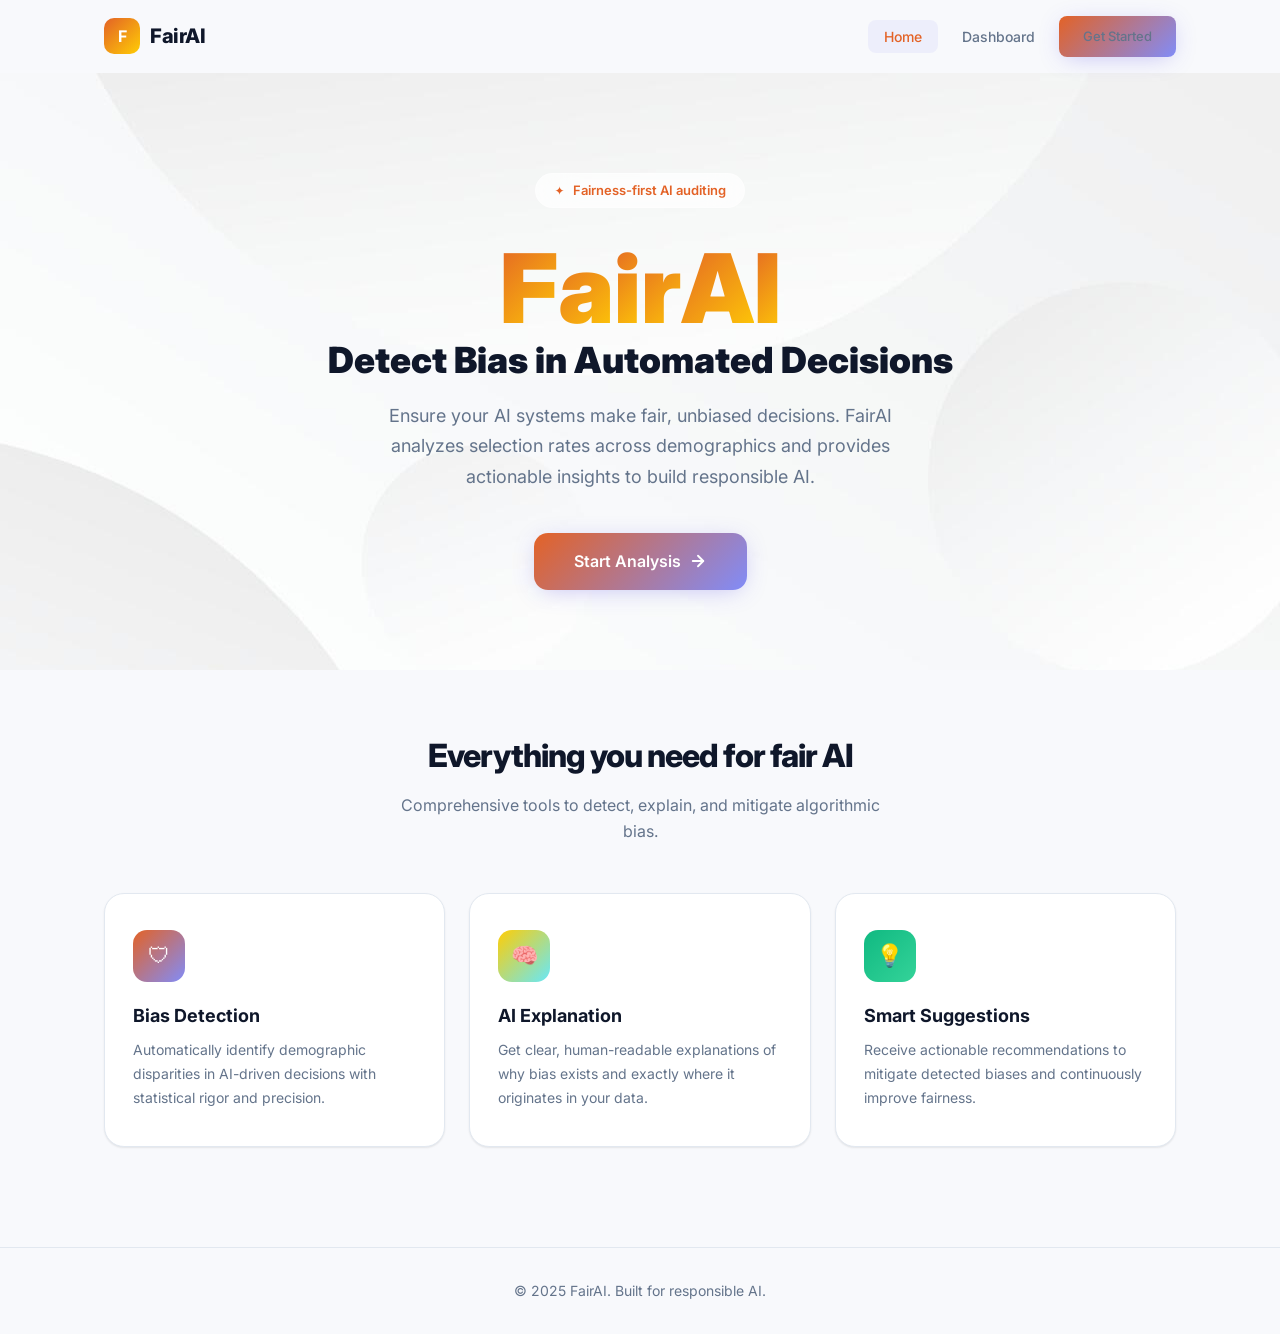
==== frontend/index.html @ 1e20d758 "Created and added frontend files with skeleton ui" ====
<!DOCTYPE html>
<html lang="en">
<head>
  <meta charset="UTF-8" />
  <meta name="viewport" content="width=device-width, initial-scale=1.0" />
  <title>FairAI – Detect Bias in Automated Decisions</title>
  <meta name="description" content="FairAI helps you detect and mitigate bias in AI-driven automated decision systems." />
  <link rel="stylesheet" href="style.css" />
</head>
<body>

  <!-- Navbar -->
  <nav class="navbar" id="navbar">
    <div class="container">
      <a href="index.html" class="logo">
        <div class="logo-icon">F</div>
        FairAI
      </a>
      <ul class="nav-links">
        <li><a href="index.html" class="active">Home</a></li>
        <li><a href="dashboard.html">Dashboard</a></li>
        <li><a href="dashboard.html" class="btn-primary" style="padding:10px 24px;font-size:13px;">Get Started</a></li>
      </ul>
    </div>
  </nav>

  <!-- Hero -->
  <section class="hero">
    <div class="container">
      <div class="hero-badge glass animate-fade-up">Fairness-first AI auditing</div>
      <div class="main-head animate-fade-up delay-1">
        <h1 class="gradient-text" id="main-name">FairAI</h1><br>
        <span>Detect Bias in Automated Decisions</span>
      </div>
      <p class="animate-fade-up delay-2">
        Ensure your AI systems make fair, unbiased decisions. FairAI analyzes selection rates across demographics and provides actionable insights to build responsible AI.
      </p>
      <a href="dashboard.html" class="btn-primary animate-fade-up delay-3">
        Start Analysis
        <svg width="18" height="18" fill="none" stroke="currentColor" stroke-width="2.5" stroke-linecap="round" stroke-linejoin="round" viewBox="0 0 24 24"><path d="M5 12h14"/><path d="m12 5 7 7-7 7"/></svg>
      </a>
    </div>
  </section>

  <!-- Features -->
  <section class="features">
    <div class="container">
      <div class="features-header animate-fade-up">
        <h2>Everything you need for fair AI</h2>
        <p>Comprehensive tools to detect, explain, and mitigate algorithmic bias.</p>
      </div>
      <div class="features-grid">
        <div class="feature-card card animate-fade-up delay-1">
          <div class="feature-icon">🛡</div>
          <h3>Bias Detection</h3>
          <p>Automatically identify demographic disparities in AI-driven decisions with statistical rigor and precision.</p>
        </div>
        <div class="feature-card card animate-fade-up delay-2">
          <div class="feature-icon">🧠</div>
          <h3>AI Explanation</h3>
          <p>Get clear, human-readable explanations of why bias exists and exactly where it originates in your data.</p>
        </div>
        <div class="feature-card card animate-fade-up delay-3">
          <div class="feature-icon">💡</div>
          <h3>Smart Suggestions</h3>
          <p>Receive actionable recommendations to mitigate detected biases and continuously improve fairness.</p>
        </div>
      </div>
    </div>
  </section>

  <!-- Footer -->
  <footer class="footer">
    <div class="container">
      © 2025 FairAI. Built for responsible AI.
    </div>
  </footer>

  <script src="js/main.js"></script>
</body>
</html>
---- frontend/style.css ----
/* ===== FairAI – Design System ===== */
@import url('https://fonts.googleapis.com/css2?family=Inter:wght@300;400;500;600;700;800;900&display=swap');

/* --- Reset & Base --- */
*, *::before, *::after {
  margin: 0;
  padding: 0;
  box-sizing: border-box;
}

:root {
  --bg: #f8f9fc;
  --bg-alt: #ffffff;
  --text: #0f172a;
  --text-secondary: #64748b;
  --primary: #e36226;
  --primary-light: #818cf8;
  --primary-dark: #3730a3;
  --accent: #ffcd05;
  --accent-light: #67e8f9;
  --success: #10b981;
  --danger: #ef4444;
  --border: #e2e8f0;
  --glass-bg: rgba(255,255,255,0.72);
  --glass-border: rgba(255,255,255,0.35);
  --shadow-sm: 0 1px 3px rgba(0,0,0,0.04), 0 1px 2px rgba(0,0,0,0.06);
  --shadow-md: 0 4px 16px -2px rgba(0,0,0,0.08);
  --shadow-lg: 0 12px 40px -8px rgba(0,0,0,0.12);
  --shadow-primary: 0 4px 24px -6px rgba(79,70,229,0.35);
  --radius: 12px;
  --radius-lg: 20px;
  --transition: 0.25s cubic-bezier(0.4,0,0.2,1);
  --font: 'Inter', system-ui, -apple-system, sans-serif;
}

html {
  scroll-behavior: smooth;
}

body {
  font-family: var(--font);
  background: var(--bg);
  color: var(--text);
  line-height: 1.6;
  -webkit-font-smoothing: antialiased;
  -moz-osx-font-smoothing: grayscale;
}

a {
  text-decoration: none;
  color: inherit;
}

img {
  max-width: 100%;
}

/* --- Utilities --- */
.container {
  max-width: 1120px;
  margin: 0 auto;
  padding: 0 24px;
}

.glass {
  background: var(--glass-bg);
  backdrop-filter: blur(18px);
  -webkit-backdrop-filter: blur(18px);
  border: 1px solid var(--glass-border);
}

.gradient-text {
  background: linear-gradient(135deg, var(--primary), var(--accent));
  -webkit-background-clip: text;
  -webkit-text-fill-color: transparent;
  background-clip: text;
}

.btn-primary {
  display: inline-flex;
  align-items: center;
  gap: 8px;
  padding: 14px 32px;
  background: linear-gradient(135deg, var(--primary), var(--primary-light));
  color: #fff;
  font-weight: 600;
  font-size: 15px;
  border: none;
  border-radius: var(--radius);
  cursor: pointer;
  box-shadow: var(--shadow-primary);
  transition: var(--transition);
  font-family: var(--font);
}

.btn-primary:hover {
  transform: translateY(-2px);
  box-shadow: 0 8px 32px -6px rgba(79,70,229,0.45);
}

.btn-primary:active {
  transform: translateY(0);
}

.btn-secondary {
  display: inline-flex;
  align-items: center;
  gap: 8px;
  padding: 12px 28px;
  background: var(--bg-alt);
  color: var(--text);
  font-weight: 600;
  font-size: 14px;
  border: 1px solid var(--border);
  border-radius: var(--radius);
  cursor: pointer;
  transition: var(--transition);
  font-family: var(--font);
}

.btn-secondary:hover {
  background: var(--bg);
  border-color: var(--primary-light);
  color: var(--primary);
}

.card {
  background: var(--bg-alt);
  border: 1px solid var(--border);
  border-radius: var(--radius-lg);
  box-shadow: var(--shadow-sm);
  transition: var(--transition);
}

.card:hover {
  box-shadow: var(--shadow-md);
}

/* --- Animations --- */
@keyframes fadeUp {
  from { opacity: 0; transform: translateY(28px); }
  to { opacity: 1; transform: translateY(0); }
}

@keyframes fadeIn {
  from { opacity: 0; }
  to { opacity: 1; }
}

@keyframes scaleIn {
  from { opacity: 0; transform: scale(0.92); }
  to { opacity: 1; transform: scale(1); }
}

@keyframes slideDown {
  from { opacity: 0; transform: translateY(-12px); }
  to { opacity: 1; transform: translateY(0); }
}

@keyframes float {
  0%, 100% { transform: translateY(0); }
  50% { transform: translateY(-10px); }
}

@keyframes progressFill {
  from { width: 0; }
}

/* Reveal animation */
@keyframes reveal {
  to {
    opacity: 1;
    transform: translateY(0);
    filter: blur(0);
  }
}

/* Moving gradient */
@keyframes gradientMove {
  0% { background-position: 0% 50%; }
  50% { background-position: 100% 50%; }
  100% { background-position: 0% 50%; }
}

.animate-fade-up {
  animation: fadeUp 0.7s ease-out forwards;
}

.animate-fade-in {
  animation: fadeIn 0.5s ease-out forwards;
}

.animate-scale-in {
  animation: scaleIn 0.5s ease-out forwards;
}

.delay-1 { animation-delay: 0.1s; opacity: 0; }
.delay-2 { animation-delay: 0.2s; opacity: 0; }
.delay-3 { animation-delay: 0.3s; opacity: 0; }
.delay-4 { animation-delay: 0.4s; opacity: 0; }
.delay-5 { animation-delay: 0.5s; opacity: 0; }

/* ===== NAVBAR ===== */
.navbar {
  position: sticky;
  top: 0;
  z-index: 100;
  padding: 16px 0;
  background: transparent;
  transition: var(--transition);
}

/* .navbar.scrolled {
  background: var(--glass-bg);
  backdrop-filter: blur(18px);
  border-bottom: 1px solid var(--border);
} */

.navbar .container {
  display: flex;
  align-items: center;
  justify-content: space-between;
}

.logo {
  display: flex;
  align-items: center;
  gap: 10px;
  font-weight: 800;
  font-size: 20px;
  letter-spacing: -0.5px;
}

.logo-icon {
  width: 36px;
  height: 36px;
  background: linear-gradient(135deg, var(--primary), var(--accent));
  border-radius: 10px;
  display: flex;
  align-items: center;
  justify-content: center;
  color: #fff;
  font-size: 16px;
  font-weight: 700;
}

.nav-links {
  display: flex;
  align-items: center;
  gap: 8px;
  list-style: none;
}

.nav-links a {
  padding: 8px 16px;
  font-size: 14px;
  font-weight: 500;
  color: var(--text-secondary);
  border-radius: 8px;
  transition: var(--transition);
}

.nav-links a:hover,
.nav-links a.active {
  color: var(--primary);
  background: rgba(79,70,229,0.06);
}

/* ===== LANDING PAGE ===== */
.hero {
  padding: 100px 0 80px;
  text-align: center;
  position: relative;
  overflow: hidden;

  background: url('paper-bg.jpg');
}

.hero::before {
  content: '';
  position: absolute;
  top: -200px;
  left: 50%;
  transform: translateX(-50%);
  width: 800px;
  height: 800px;
  pointer-events: none;
}

.hero-badge {
  display: inline-flex;
  align-items: center;
  gap: 8px;
  padding: 6px 18px;
  border-radius: 100px;
  font-size: 13px;
  font-weight: 600;
  color: var(--primary);
  margin-bottom: 28px;
  animation: slideDown 0.5s ease-out forwards;
}

.hero-badge::before {
  content: '✦';
  font-size: 12px;
}

.hero .main-head {
  font-size: clamp(12px, 4vw, 36px);
  font-weight: 900;
  line-height: 1.1;
  margin-bottom: 20px;
  max-width: 720px;
  margin-left: auto;
  margin-right: auto;
}

.main-head h1 {
  font-size: clamp(36px, 9vw, 96px);
  font-weight: 900;
}

#main-name {
  display: inline-block;

  background: linear-gradient(135deg, var(--primary), var(--accent), var(--primary));
  background-size: 200% 200%;
  animation: gradientMove 8s ease-in-out infinite;

  -webkit-background-clip: text;
  -webkit-text-fill-color: transparent;
  background-clip: text;
}

/* Letter animation */
#main-name span {
  display: inline-block;

  background: linear-gradient(135deg, var(--primary), var(--accent), var(--primary));
  background-size: 200% 200%;
  animation: gradientMove 2s ease infinite, reveal 0.9s cubic-bezier(0.22, 1, 0.36, 1) forwards;

  -webkit-background-clip: text;
  -webkit-text-fill-color: transparent;
  background-clip: text;

  opacity: 0;
  transform: translateY(8px);
  filter: blur(4px);
}

.hero p {
  font-size: 18px;
  color: var(--text-secondary);
  max-width: 560px;
  margin: 0 auto 40px;
  line-height: 1.7;
}

.hero .btn-primary {
  padding: 16px 40px;
  font-size: 16px;
  border-radius: 14px;
}

.hero .btn-primary svg {
  width: 18px;
  height: 18px;
  transition: transform var(--transition);
}

.hero .btn-primary:hover svg {
  transform: translateX(4px);
}

/* Features */
.features {
  padding: 60px 0 100px;
}

.features-header {
  text-align: center;
  margin-bottom: 48px;
}

.features-header h2 {
  font-size: 32px;
  font-weight: 800;
  letter-spacing: -1px;
  margin-bottom: 12px;
}

.features-header p {
  color: var(--text-secondary);
  font-size: 16px;
  max-width: 480px;
  margin: 0 auto;
}

.features-grid {
  display: grid;
  grid-template-columns: repeat(3, 1fr);
  gap: 24px;
}

.feature-card {
  padding: 36px 28px;
  border-radius: var(--radius-lg);
  transition: var(--transition);
}

.feature-card:hover {
  transform: translateY(-4px);
  box-shadow: var(--shadow-lg);
}

.feature-icon {
  width: 52px;
  height: 52px;
  border-radius: 14px;
  display: flex;
  align-items: center;
  justify-content: center;
  font-size: 22px;
  margin-bottom: 20px;
  background: linear-gradient(135deg, var(--primary), var(--primary-light));
  color: #fff;
}

.feature-card:nth-child(2) .feature-icon {
  background: linear-gradient(135deg, var(--accent), var(--accent-light));
}

.feature-card:nth-child(3) .feature-icon {
  background: linear-gradient(135deg, var(--success), #34d399);
}

.feature-card h3 {
  font-size: 18px;
  font-weight: 700;
  margin-bottom: 8px;
}

.feature-card p {
  color: var(--text-secondary);
  font-size: 14px;
  line-height: 1.7;
}

/* Footer */
.footer {
  border-top: 1px solid var(--border);
  padding: 32px 0;
  text-align: center;
  font-size: 14px;
  color: var(--text-secondary);
}

/* ===== DASHBOARD PAGE ===== */
.page-header {
  margin-bottom: 8px;
}

.page-header h1 {
  font-size: 28px;
  font-weight: 800;
  letter-spacing: -0.5px;
}

.page-header p {
  color: var(--text-secondary);
  font-size: 15px;
  margin-top: 4px;
}

.dashboard-content {
  padding: 40px 0 80px;
}

.dashboard-grid {
  display: grid;
  grid-template-columns: 1fr 1fr;
  gap: 24px;
  margin-bottom: 32px;
}

/* Upload Zone */
.upload-zone {
  padding: 40px;
  text-align: center;
  border: 2px dashed var(--border);
  border-radius: var(--radius-lg);
  background: var(--bg-alt);
  transition: var(--transition);
  cursor: pointer;
}

.upload-zone.drag-over {
  border-color: var(--primary);
  background: rgba(79,70,229,0.04);
}

.upload-zone:hover {
  border-color: var(--primary-light);
}

.upload-icon {
  width: 56px;
  height: 56px;
  margin: 0 auto 16px;
  border-radius: 16px;
  background: var(--bg);
  display: flex;
  align-items: center;
  justify-content: center;
  font-size: 24px;
  color: var(--text-secondary);
}

.upload-zone h3 {
  font-size: 16px;
  font-weight: 600;
  margin-bottom: 4px;
}

.upload-zone p {
  color: var(--text-secondary);
  font-size: 13px;
  margin-bottom: 16px;
}

.upload-zone label {
  display: inline-flex;
  padding: 10px 24px;
  background: linear-gradient(135deg, var(--primary), var(--primary-light));
  color: #fff;
  font-weight: 600;
  font-size: 13px;
  border-radius: 10px;
  cursor: pointer;
  box-shadow: var(--shadow-primary);
  transition: var(--transition);
}

.upload-zone label:hover {
  transform: translateY(-1px);
}

.upload-zone input[type="file"] {
  display: none;
}

/* Manual Input */
.manual-input {
  padding: 32px;
}

.manual-input h3 {
  font-size: 16px;
  font-weight: 700;
  margin-bottom: 20px;
}

.form-group {
  margin-bottom: 14px;
}

.form-group label {
  display: block;
  font-size: 13px;
  font-weight: 600;
  color: var(--text-secondary);
  margin-bottom: 6px;
}

.form-group select,
.form-group input {
  width: 100%;
  padding: 10px 14px;
  font-size: 14px;
  font-family: var(--font);
  border: 1px solid var(--border);
  border-radius: 10px;
  background: var(--bg);
  color: var(--text);
  transition: var(--transition);
  outline: none;
}

.form-group select:focus,
.form-group input:focus {
  border-color: var(--primary);
  box-shadow: 0 0 0 3px rgba(79,70,229,0.1);
}

.btn-add {
  width: 100%;
  padding: 11px;
  margin-top: 4px;
  font-size: 14px;
  font-weight: 600;
  font-family: var(--font);
  border: 1px solid var(--border);
  border-radius: 10px;
  background: var(--bg-alt);
  color: var(--text);
  cursor: pointer;
  transition: var(--transition);
  display: flex;
  align-items: center;
  justify-content: center;
  gap: 6px;
}

.btn-add:hover {
  border-color: var(--primary-light);
  color: var(--primary);
  background: rgba(79,70,229,0.04);
}

/* Data Table */
.table-section {
  border-radius: var(--radius-lg);
  overflow: hidden;
  margin-bottom: 28px;
}

.table-header {
  display: flex;
  align-items: center;
  justify-content: space-between;
  padding: 18px 24px;
  border-bottom: 1px solid var(--border);
}

.table-header h3 {
  font-size: 15px;
  font-weight: 700;
}

.btn-clear {
  font-size: 13px;
  color: var(--text-secondary);
  background: none;
  border: none;
  cursor: pointer;
  font-family: var(--font);
  font-weight: 500;
  transition: var(--transition);
  display: flex;
  align-items: center;
  gap: 4px;
}

.btn-clear:hover {
  color: var(--danger);
}

.data-table-wrapper {
  max-height: 280px;
  overflow-y: auto;
}

.data-table {
  width: 100%;
  border-collapse: collapse;
  font-size: 14px;
}

.data-table thead {
  position: sticky;
  top: 0;
  background: var(--bg);
}

.data-table th {
  text-align: left;
  padding: 12px 24px;
  font-size: 12px;
  font-weight: 600;
  color: var(--text-secondary);
  text-transform: uppercase;
  letter-spacing: 0.5px;
}

.data-table td {
  padding: 12px 24px;
  border-top: 1px solid var(--border);
  color: var(--text);
}

.data-table tr:hover td {
  background: rgba(79,70,229,0.02);
}

.badge {
  display: inline-flex;
  padding: 3px 10px;
  border-radius: 100px;
  font-size: 12px;
  font-weight: 600;
}

.badge-success {
  background: rgba(16,185,129,0.1);
  color: var(--success);
}

.badge-danger {
  background: rgba(239,68,68,0.1);
  color: var(--danger);
}

.empty-state {
  padding: 48px;
  text-align: center;
  color: var(--text-secondary);
  font-size: 14px;
}

.empty-state span {
  font-size: 32px;
  display: block;
  margin-bottom: 12px;
}

/* ===== RESULT PAGE ===== */
.result-content {
  padding: 40px 0 80px;
}

.back-link {
  display: inline-flex;
  align-items: center;
  gap: 6px;
  font-size: 14px;
  color: var(--text-secondary);
  font-weight: 500;
  margin-bottom: 28px;
  transition: var(--transition);
}

.back-link:hover {
  color: var(--primary);
}

/* Bias Score */
.bias-score-card {
  text-align: center;
  padding: 48px 32px;
  margin-bottom: 24px;
  position: relative;
  overflow: hidden;
}

.bias-score-card::before {
  content: '';
  position: absolute;
  top: -100px;
  left: 50%;
  transform: translateX(-50%);
  width: 400px;
  height: 400px;
  background: radial-gradient(circle, rgba(79,70,229,0.06) 0%, transparent 70%);
  pointer-events: none;
}

.score-label {
  font-size: 12px;
  font-weight: 700;
  text-transform: uppercase;
  letter-spacing: 1.5px;
  color: var(--text-secondary);
  margin-bottom: 16px;
}

.score-value {
  font-size: 80px;
  font-weight: 900;
  line-height: 1;
  letter-spacing: -4px;
  margin-bottom: 16px;
}

.score-value.low { color: var(--success); }
.score-value.moderate { color: #f59e0b; }
.score-value.high { color: var(--danger); }

.score-badge {
  display: inline-flex;
  align-items: center;
  gap: 6px;
  padding: 6px 16px;
  border-radius: 100px;
  font-size: 13px;
  font-weight: 600;
}

.score-badge.low {
  background: rgba(16,185,129,0.1);
  color: var(--success);
}

.score-badge.moderate {
  background: rgba(245,158,11,0.1);
  color: #f59e0b;
}

.score-badge.high {
  background: rgba(239,68,68,0.1);
  color: var(--danger);
}

/* Stats */
.stats-grid {
  display: grid;
  grid-template-columns: 1fr 1fr;
  gap: 24px;
  margin-bottom: 24px;
}

.stat-card {
  padding: 28px;
}

.stat-card .stat-header {
  display: flex;
  justify-content: space-between;
  align-items: center;
  margin-bottom: 12px;
}

.stat-card .stat-label {
  font-size: 13px;
  font-weight: 600;
  color: var(--text-secondary);
}

.stat-card .stat-count {
  font-size: 12px;
  color: var(--text-secondary);
}

.stat-card .stat-value {
  font-size: 36px;
  font-weight: 800;
  margin-bottom: 14px;
  letter-spacing: -1px;
}

.progress-bar {
  width: 100%;
  height: 10px;
  background: var(--bg);
  border-radius: 100px;
  overflow: hidden;
}

.progress-fill {
  height: 100%;
  border-radius: 100px;
  transition: width 1.2s cubic-bezier(0.4,0,0.2,1);
  animation: progressFill 1.2s ease-out forwards;
}

.progress-fill.primary {
  background: linear-gradient(90deg, var(--primary), var(--primary-light));
}

.progress-fill.accent {
  background: linear-gradient(90deg, var(--accent), var(--accent-light));
}

/* Explanation */
.explanation-card {
  padding: 28px;
  margin-bottom: 24px;
}

.explanation-card .card-title {
  display: flex;
  align-items: center;
  gap: 8px;
  font-size: 16px;
  font-weight: 700;
  margin-bottom: 12px;
}

.explanation-card .card-title span {
  color: var(--primary);
}

.explanation-card p {
  color: var(--text-secondary);
  font-size: 15px;
  line-height: 1.8;
}

/* Suggestions */
.suggestions-card {
  padding: 28px;
  margin-bottom: 32px;
}

.suggestions-card h3 {
  font-size: 16px;
  font-weight: 700;
  margin-bottom: 18px;
}

.suggestion-list {
  list-style: none;
  display: flex;
  flex-direction: column;
  gap: 14px;
}

.suggestion-list li {
  display: flex;
  align-items: flex-start;
  gap: 12px;
  font-size: 14px;
  color: var(--text-secondary);
  line-height: 1.6;
}

.suggestion-list li::before {
  content: '✓';
  display: flex;
  align-items: center;
  justify-content: center;
  width: 22px;
  height: 22px;
  min-width: 22px;
  border-radius: 6px;
  background: rgba(79,70,229,0.08);
  color: var(--primary);
  font-size: 11px;
  font-weight: 700;
  margin-top: 1px;
}

/* ===== RESPONSIVE ===== */
@media (max-width: 768px) {
  .features-grid {
    grid-template-columns: 1fr;
  }

  .dashboard-grid {
    grid-template-columns: 1fr;
  }

  .stats-grid {
    grid-template-columns: 1fr;
  }

  .hero {
    padding: 60px 0 50px;
  }

  .hero h1 {
    letter-spacing: -1px;
  }

  .nav-links {
    display: none;
  }

  .score-value {
    font-size: 60px;
  }
}

/* Scrollbar */
::-webkit-scrollbar {
  width: 6px;
}

::-webkit-scrollbar-track {
  background: transparent;
}

::-webkit-scrollbar-thumb {
  background: var(--border);
  border-radius: 100px;
}

::-webkit-scrollbar-thumb:hover {
  background: var(--text-secondary);
}
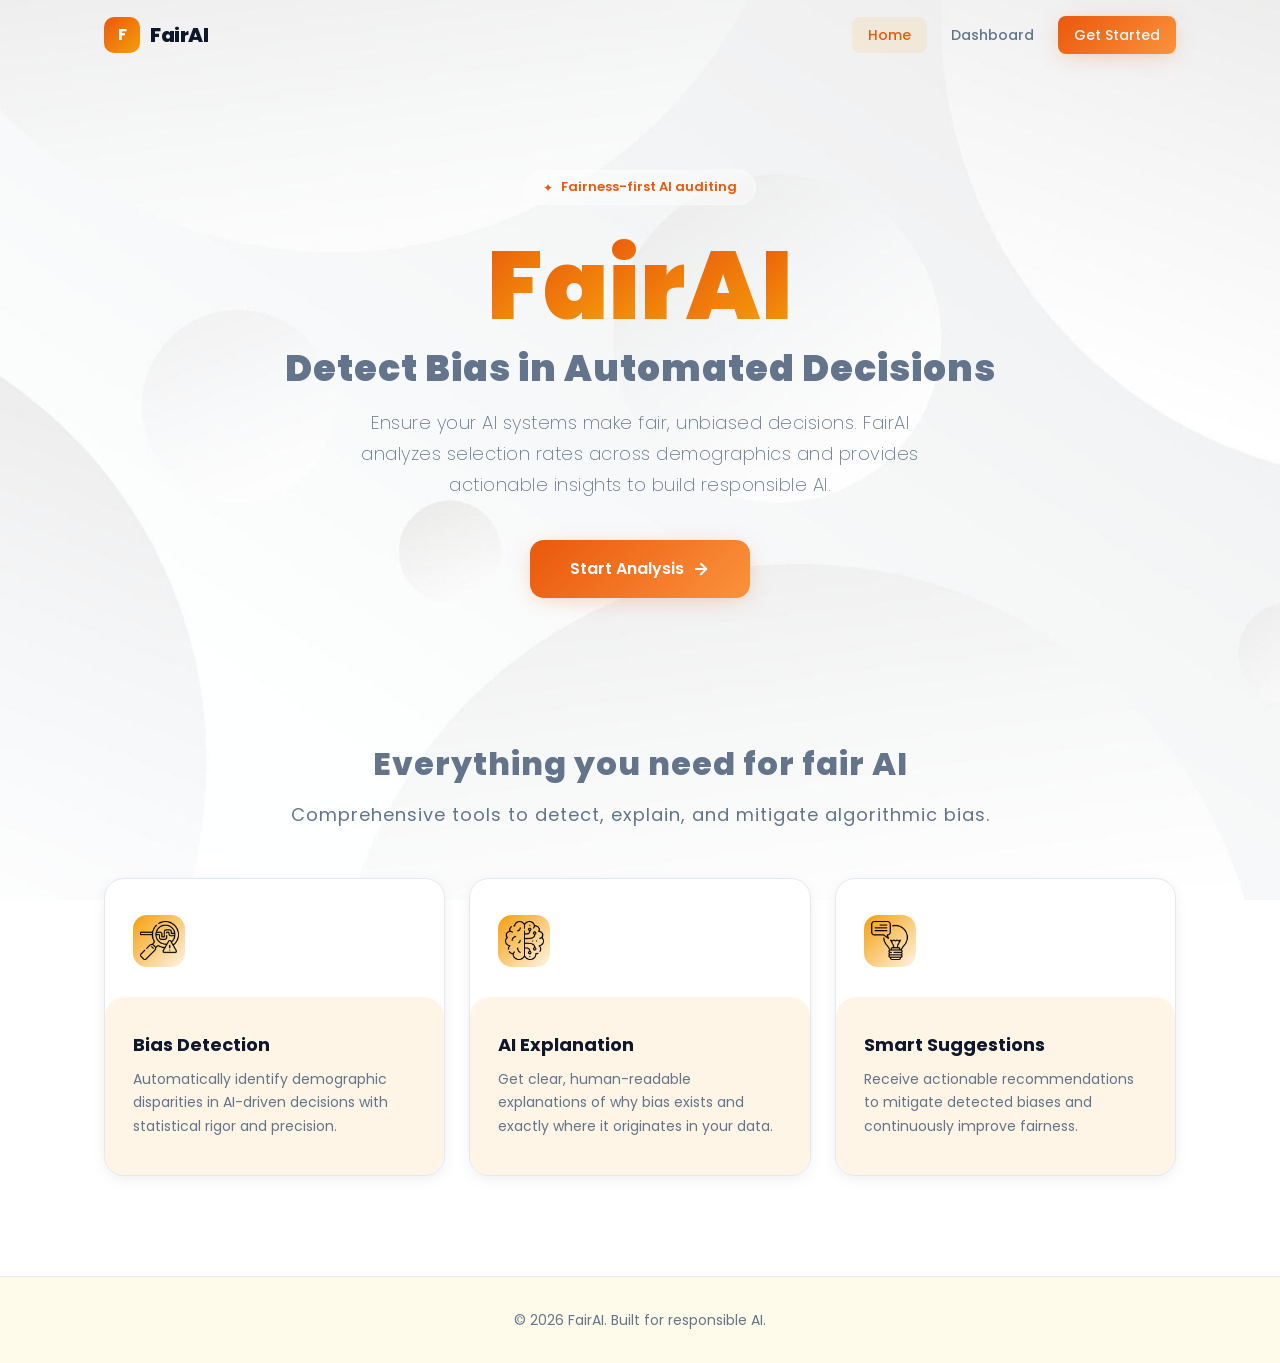
==== commit f50c0193: "Enhanced UI & Added Manual Form Button." ====
--- a/frontend/index.html
+++ b/frontend/index.html
@@ -19,7 +19,7 @@
       <ul class="nav-links">
         <li><a href="index.html" class="active">Home</a></li>
         <li><a href="dashboard.html">Dashboard</a></li>
-        <li><a href="dashboard.html" class="btn-primary" style="padding:10px 24px;font-size:13px;">Get Started</a></li>
+        <li><a href="dashboard.html" class="btn-primary dashboard-btn" style="color: var(--text-contrast);">Get Started</a></li>
       </ul>
     </div>
   </nav>
@@ -50,18 +50,24 @@
         <p>Comprehensive tools to detect, explain, and mitigate algorithmic bias.</p>
       </div>
       <div class="features-grid">
-        <div class="feature-card card animate-fade-up delay-1">
-          <div class="feature-icon">🛡</div>
+        <div class="feature-card card" id="card-1">
+          <div class="img-wrapper">
+            <img src="./assests/detection.png" width="52px" height="52px" class="feature-icon">
+          </div>
           <h3>Bias Detection</h3>
           <p>Automatically identify demographic disparities in AI-driven decisions with statistical rigor and precision.</p>
         </div>
-        <div class="feature-card card animate-fade-up delay-2">
-          <div class="feature-icon">🧠</div>
+        <div class="feature-card card" id="card-2">
+          <div class="img-wrapper">
+            <img src="./assests/brain.png" width="52px" height="52px" class="feature-icon">
+          </div>
           <h3>AI Explanation</h3>
           <p>Get clear, human-readable explanations of why bias exists and exactly where it originates in your data.</p>
         </div>
-        <div class="feature-card card animate-fade-up delay-3">
-          <div class="feature-icon">💡</div>
+        <div class="feature-card card" id="card-3">
+          <div class="img-wrapper">
+            <img src="./assests/idea.png" width="52px" height="52px" class="feature-icon">
+          </div>
           <h3>Smart Suggestions</h3>
           <p>Receive actionable recommendations to mitigate detected biases and continuously improve fairness.</p>
         </div>
@@ -72,7 +78,7 @@
   <!-- Footer -->
   <footer class="footer">
     <div class="container">
-      © 2025 FairAI. Built for responsible AI.
+      © 2026 FairAI. Built for responsible AI.
     </div>
   </footer>
 
--- a/frontend/style.css
+++ b/frontend/style.css
@@ -1,5 +1,5 @@
 /* ===== FairAI – Design System ===== */
-@import url('https://fonts.googleapis.com/css2?family=Inter:wght@300;400;500;600;700;800;900&display=swap');
+@import url('https://fonts.googleapis.com/css2?family=Poppins:wght@300;400;500;600;700;800;900&display=swap');
 
 /* --- Reset & Base --- */
 *, *::before, *::after {
@@ -11,26 +11,44 @@
 :root {
   --bg: #f8f9fc;
   --bg-alt: #ffffff;
+
   --text: #0f172a;
   --text-secondary: #64748b;
-  --primary: #e36226;
-  --primary-light: #818cf8;
-  --primary-dark: #3730a3;
-  --accent: #ffcd05;
-  --accent-light: #67e8f9;
+  --text-contrast: #f9f9f9;
+
+  --primary: #ea580c;
+  --primary-light: #fb923c;
+  --primary-dark: #c2410c;
+  --primary-soft: #fff7ed;
+  --primary-soft-hover: #ffedd5;
+
+  --secondary: #64748b;
+  --secondary-light: #94a3b8;
+  --secondary-dark: #475569;
+  --secondary-soft: #f1f5f9;
+  --secondary-soft-hover: #e2e8f0;
+
+  --accent: #f59e0b;
+  --accent-light: rgba(245, 158, 11, 0.1);
+  --accent-soft: #fffbeb;
+
   --success: #10b981;
   --danger: #ef4444;
+
   --border: #e2e8f0;
-  --glass-bg: rgba(255,255,255,0.72);
+  --glass-bg: rgba(255,255,255,0.4);
   --glass-border: rgba(255,255,255,0.35);
+
   --shadow-sm: 0 1px 3px rgba(0,0,0,0.04), 0 1px 2px rgba(0,0,0,0.06);
   --shadow-md: 0 4px 16px -2px rgba(0,0,0,0.08);
   --shadow-lg: 0 12px 40px -8px rgba(0,0,0,0.12);
-  --shadow-primary: 0 4px 24px -6px rgba(79,70,229,0.35);
+  --shadow-primary: 0 4px 24px -6px rgba(234, 88, 12, 0.35);
+
   --radius: 12px;
   --radius-lg: 20px;
+
   --transition: 0.25s cubic-bezier(0.4,0,0.2,1);
-  --font: 'Inter', system-ui, -apple-system, sans-serif;
+  --font: 'Poppins', system-ui, -apple-system, sans-serif;
 }
 
 html {
@@ -39,13 +57,23 @@
 
 body {
   font-family: var(--font);
-  background: var(--bg);
+
+  background: url('./assests/paper-bg.jpg');
+  background-size: cover;
+  background-position: center;
+  background-repeat: no-repeat;
+  background-attachment: fixed;
+
   color: var(--text);
   line-height: 1.6;
   -webkit-font-smoothing: antialiased;
   -moz-osx-font-smoothing: grayscale;
 }
 
+.hidden {
+  display: none !important;
+}
+
 a {
   text-decoration: none;
   color: inherit;
@@ -53,6 +81,10 @@
 
 img {
   max-width: 100%;
+}
+
+button {
+  font-family: var(--font);
 }
 
 /* --- Utilities --- */
@@ -93,13 +125,17 @@
   font-family: var(--font);
 }
 
-.btn-primary:hover {
+.btn-primary:hover:not(:disabled) {
   transform: translateY(-2px);
-  box-shadow: 0 8px 32px -6px rgba(79,70,229,0.45);
 }
 
 .btn-primary:active {
   transform: translateY(0);
+}
+
+.btn-primary:disabled {
+  opacity: 0.4;
+  cursor: not-allowed;
 }
 
 .btn-secondary {
@@ -126,9 +162,9 @@
 
 .card {
   background: var(--bg-alt);
+  border-radius: var(--radius-lg);
+  box-shadow: var(--shadow-md);
   border: 1px solid var(--border);
-  border-radius: var(--radius-lg);
-  box-shadow: var(--shadow-sm);
   transition: var(--transition);
 }
 
@@ -202,7 +238,6 @@
 
 /* ===== NAVBAR ===== */
 .navbar {
-  position: sticky;
   top: 0;
   z-index: 100;
   padding: 16px 0;
@@ -210,12 +245,6 @@
   transition: var(--transition);
 }
 
-/* .navbar.scrolled {
-  background: var(--glass-bg);
-  backdrop-filter: blur(18px);
-  border-bottom: 1px solid var(--border);
-} */
-
 .navbar .container {
   display: flex;
   align-items: center;
@@ -260,10 +289,15 @@
   transition: var(--transition);
 }
 
-.nav-links a:hover,
-.nav-links a.active {
+.nav-links a:hover:not(.dashboard-btn),
+.nav-links a.active:not(.dashboard-btn) {
   color: var(--primary);
-  background: rgba(79,70,229,0.06);
+  background: var(--accent-light);
+}
+
+.dashboard-btn {
+  padding: 10px 24px;
+  font-size: 13px;
 }
 
 /* ===== LANDING PAGE ===== */
@@ -272,8 +306,6 @@
   text-align: center;
   position: relative;
   overflow: hidden;
-
-  background: url('paper-bg.jpg');
 }
 
 .hero::before {
@@ -313,11 +345,14 @@
   max-width: 720px;
   margin-left: auto;
   margin-right: auto;
+  color: var(--text-secondary);
+  letter-spacing: 1px;
 }
 
 .main-head h1 {
   font-size: clamp(36px, 9vw, 96px);
   font-weight: 900;
+  margin-bottom: 10px;
 }
 
 #main-name {
@@ -351,7 +386,9 @@
 
 .hero p {
   font-size: 18px;
-  color: var(--text-secondary);
+  font-weight: 200;
+  color: var(--text-secondary);
+  letter-spacing: 0.5px;
   max-width: 560px;
   margin: 0 auto 40px;
   line-height: 1.7;
@@ -388,12 +425,14 @@
   font-weight: 800;
   letter-spacing: -1px;
   margin-bottom: 12px;
+  letter-spacing: 1px;
+  color: var(--text-secondary);
 }
 
 .features-header p {
   color: var(--text-secondary);
-  font-size: 16px;
-  max-width: 480px;
+  letter-spacing: 1px;
+  font-size: 18px;
   margin: 0 auto;
 }
 
@@ -404,9 +443,25 @@
 }
 
 .feature-card {
+  position: relative;
   padding: 36px 28px;
   border-radius: var(--radius-lg);
-  transition: var(--transition);
+
+  /* Animation Cases */
+  opacity: 0;
+  transition: all 0.8s ease;
+}
+
+.feature-card::after {
+  content: '';
+  position: absolute;
+  bottom: 0;
+  left: 0;
+  background: var(--accent-light);
+  width: 100%;
+  height: 60%;
+  z-index: -1;
+  border-radius: inherit;
 }
 
 .feature-card:hover {
@@ -414,7 +469,33 @@
   box-shadow: var(--shadow-lg);
 }
 
-.feature-icon {
+/* initial positions */
+#card-1 { transform: translateX(365px); }
+#card-2 { transform: translateY(80px) scale(0.95); }
+#card-3 { transform: translateX(-365px); }
+
+/* when visible */
+.features-grid.show #card-2 {
+  opacity: 1;
+  transform: translateY(0) scale(1);
+  transition-delay: 0.1s;
+}
+
+.features-grid.show #card-1 {
+  opacity: 1;
+  transform: translate(0, 0);
+  transition-delay: 0.7s;
+  z-index: -1;
+}
+
+.features-grid.show #card-3 {
+  opacity: 1;
+  transform: translate(0, 0);
+  transition-delay: 0.7s;
+  z-index: -1;
+}
+
+.img-wrapper {
   width: 52px;
   height: 52px;
   border-radius: 14px;
@@ -422,17 +503,14 @@
   align-items: center;
   justify-content: center;
   font-size: 22px;
-  margin-bottom: 20px;
-  background: linear-gradient(135deg, var(--primary), var(--primary-light));
-  color: #fff;
-}
-
-.feature-card:nth-child(2) .feature-icon {
+  margin-bottom: 64px;
   background: linear-gradient(135deg, var(--accent), var(--accent-light));
 }
 
-.feature-card:nth-child(3) .feature-icon {
-  background: linear-gradient(135deg, var(--success), #34d399);
+.img-wrapper img {
+  width: 75%;
+  height: 75%;
+  aspect-ratio: 1;
 }
 
 .feature-card h3 {
@@ -454,6 +532,7 @@
   text-align: center;
   font-size: 14px;
   color: var(--text-secondary);
+  background: var(--accent-soft);
 }
 
 /* ===== DASHBOARD PAGE ===== */
@@ -477,69 +556,65 @@
   padding: 40px 0 80px;
 }
 
-.dashboard-grid {
-  display: grid;
-  grid-template-columns: 1fr 1fr;
-  gap: 24px;
-  margin-bottom: 32px;
+.dashboard-flex {
+  display: flex;
+  gap: 28px;
+  margin-top: 24px;
 }
 
 /* Upload Zone */
 .upload-zone {
-  padding: 40px;
+  flex-grow: 1;
+  padding: 48px 32px;
   text-align: center;
-  border: 2px dashed var(--border);
   border-radius: var(--radius-lg);
-  background: var(--bg-alt);
+  background: var(--accent-soft);
+  border: 2px dashed var(--primary-light);
   transition: var(--transition);
-  cursor: pointer;
-}
-
-.upload-zone.drag-over {
+  position: relative;
+  display: flex;
+  align-items: center;
+  flex-direction: column;
+  justify-content: center;
+}
+
+.upload-zone:hover {
+  transform: translateY(-3px);
+  box-shadow: var(--shadow-lg);
   border-color: var(--primary);
-  background: rgba(79,70,229,0.04);
-}
-
-.upload-zone:hover {
-  border-color: var(--primary-light);
+  background: var(--primary-soft);
 }
 
 .upload-icon {
   width: 56px;
-  height: 56px;
-  margin: 0 auto 16px;
-  border-radius: 16px;
-  background: var(--bg);
-  display: flex;
-  align-items: center;
-  justify-content: center;
-  font-size: 24px;
-  color: var(--text-secondary);
+  margin-bottom: 14px;
+  opacity: 0.85;
 }
 
 .upload-zone h3 {
-  font-size: 16px;
-  font-weight: 600;
-  margin-bottom: 4px;
+  font-size: 17px;
+  font-weight: 700;
 }
 
 .upload-zone p {
-  color: var(--text-secondary);
   font-size: 13px;
-  margin-bottom: 16px;
+  margin-bottom: 14px;
 }
 
 .upload-zone label {
   display: inline-flex;
-  padding: 10px 24px;
+  padding: 12px 24px;
   background: linear-gradient(135deg, var(--primary), var(--primary-light));
-  color: #fff;
+  color: var(--text-contrast);
   font-weight: 600;
   font-size: 13px;
   border-radius: 10px;
   cursor: pointer;
   box-shadow: var(--shadow-primary);
   transition: var(--transition);
+
+  border: none;
+  outline: none;
 }
 
 .upload-zone label:hover {
@@ -550,9 +625,33 @@
   display: none;
 }
 
+.cta-buttons {
+  display: flex;
+  align-items: stretch;
+  flex-direction: column;
+  justify-content: stretch;
+}
+
+.btn-switch {
+  margin-top: 5px;
+  padding: 10px 24px;
+  border-radius: 10px;
+  font-size: 13px;
+  font-weight: 600;
+  background: var(--primary-soft);
+  color: var(--primary);
+  border: 2px solid var(--primary);
+}
+
+.btn-switch:hover {
+  background-color: var(--primary);
+  color: var(--text-contrast);
+}
+
 /* Manual Input */
 .manual-input {
-  padding: 32px;
+  padding: 28px;
+  flex-grow: 1;
 }
 
 .manual-input h3 {
@@ -562,7 +661,7 @@
 }
 
 .form-group {
-  margin-bottom: 14px;
+  margin-bottom: 16px;
 }
 
 .form-group label {
@@ -579,9 +678,9 @@
   padding: 10px 14px;
   font-size: 14px;
   font-family: var(--font);
-  border: 1px solid var(--border);
+  background: var(--secondary-soft);
+  border: 1px solid transparent;
   border-radius: 10px;
-  background: var(--bg);
   color: var(--text);
   transition: var(--transition);
   outline: none;
@@ -589,8 +688,8 @@
 
 .form-group select:focus,
 .form-group input:focus {
+  background: #fff;
   border-color: var(--primary);
-  box-shadow: 0 0 0 3px rgba(79,70,229,0.1);
 }
 
 .btn-add {
@@ -615,14 +714,15 @@
 .btn-add:hover {
   border-color: var(--primary-light);
   color: var(--primary);
-  background: rgba(79,70,229,0.04);
+  background: var(--primary-soft);
 }
 
 /* Data Table */
 .table-section {
   border-radius: var(--radius-lg);
   overflow: hidden;
-  margin-bottom: 28px;
+  margin: 28px 0;
+  background: var(--accent-soft);
 }
 
 .table-header {
@@ -687,10 +787,11 @@
   padding: 12px 24px;
   border-top: 1px solid var(--border);
   color: var(--text);
+  font-size: 13.5px;
 }
 
 .data-table tr:hover td {
-  background: rgba(79,70,229,0.02);
+  background: var(--primary-soft);
 }
 
 .badge {
@@ -712,16 +813,36 @@
 }
 
 .empty-state {
-  padding: 48px;
   text-align: center;
   color: var(--text-secondary);
   font-size: 14px;
-}
-
-.empty-state span {
-  font-size: 32px;
-  display: block;
-  margin-bottom: 12px;
+  padding: 56px;
+  margin-top: 28px;
+  background: var(--accent-soft);
+  border: 2px solid var(--accent);
+  border-radius: var(--radius-lg);
+  min-height: 300px;
+
+  display: flex;
+  align-items: center;
+  flex-direction: column;
+  justify-content: center;
+  gap: 1em;
+}
+
+.empty-state:hover {
+  background: var(--primary-soft);
+}
+
+.empty-state span,
+.empty-state span img {
+  width: 56px;
+  height: 56px;
+  aspect-ratio: 1;
+}
+
+#analyzeBtn {
+  margin-top: 1em;
 }
 
 /* ===== RESULT PAGE ===== */
